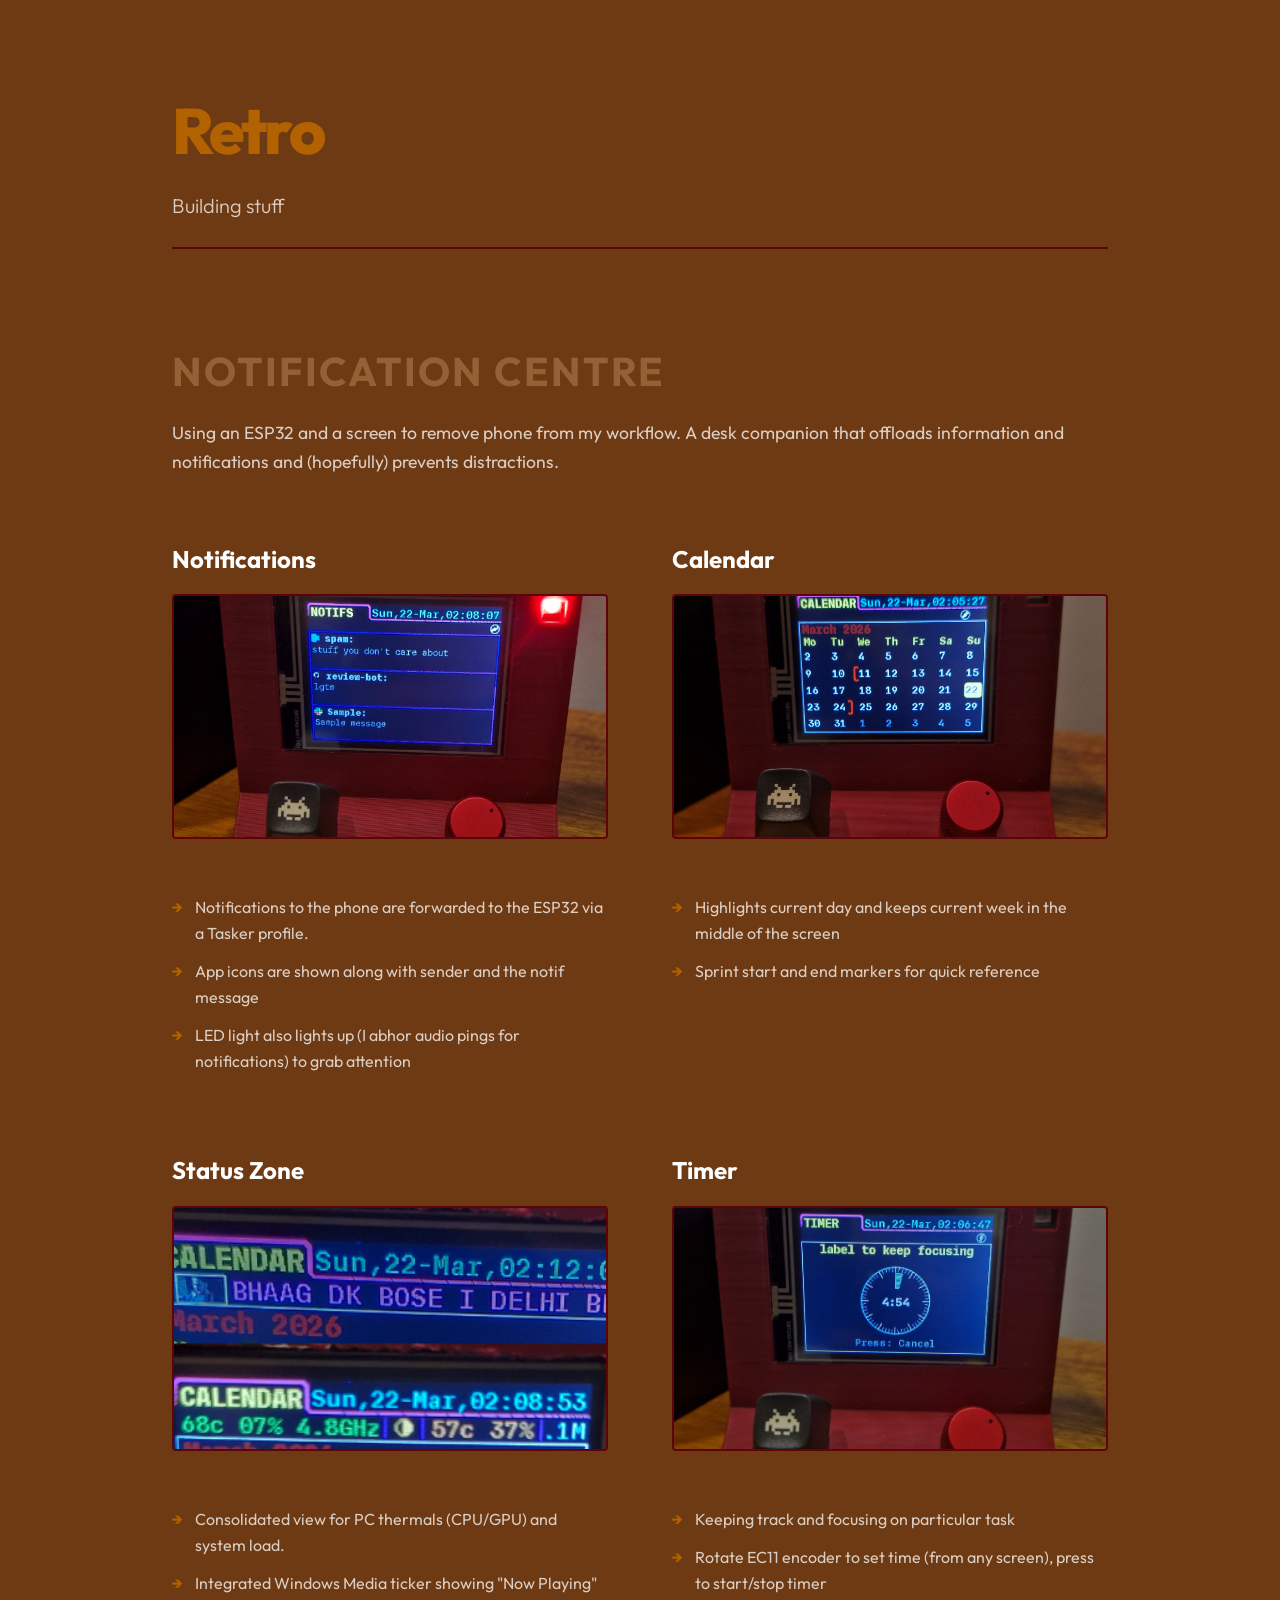
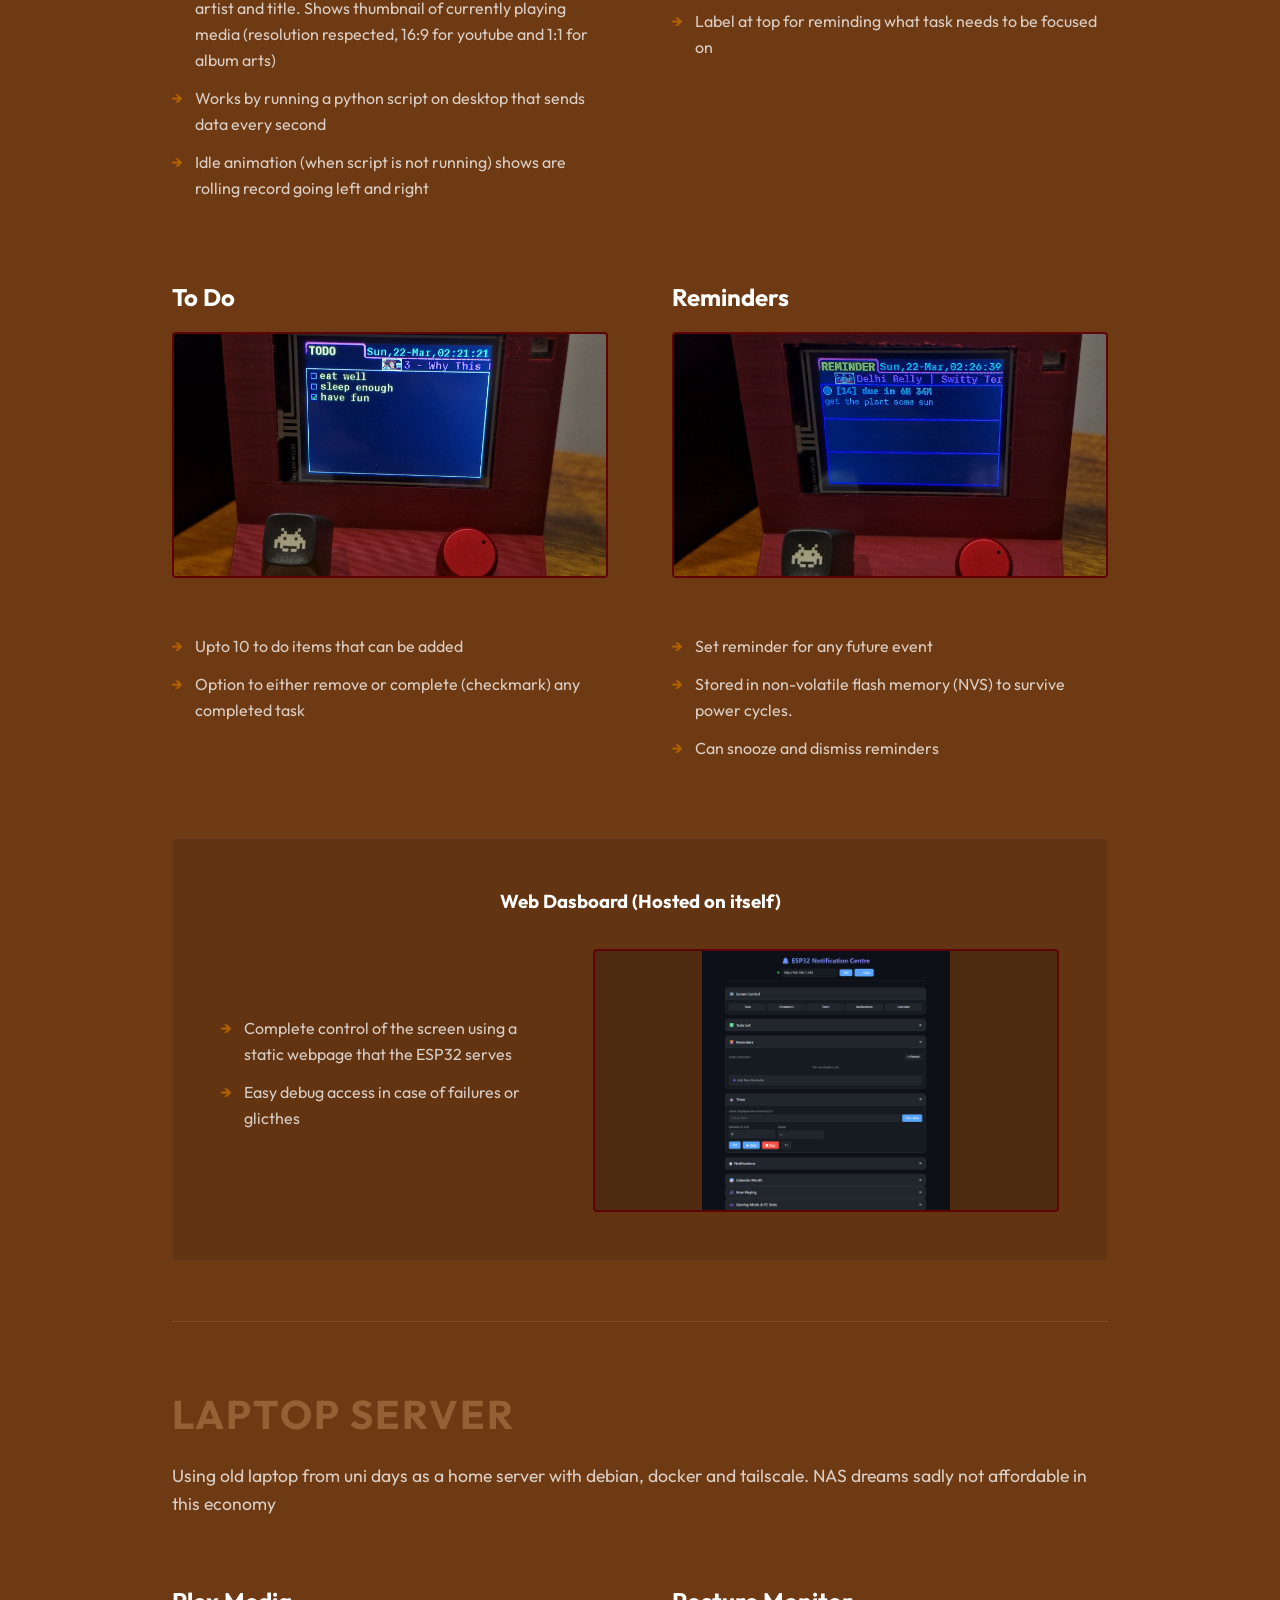
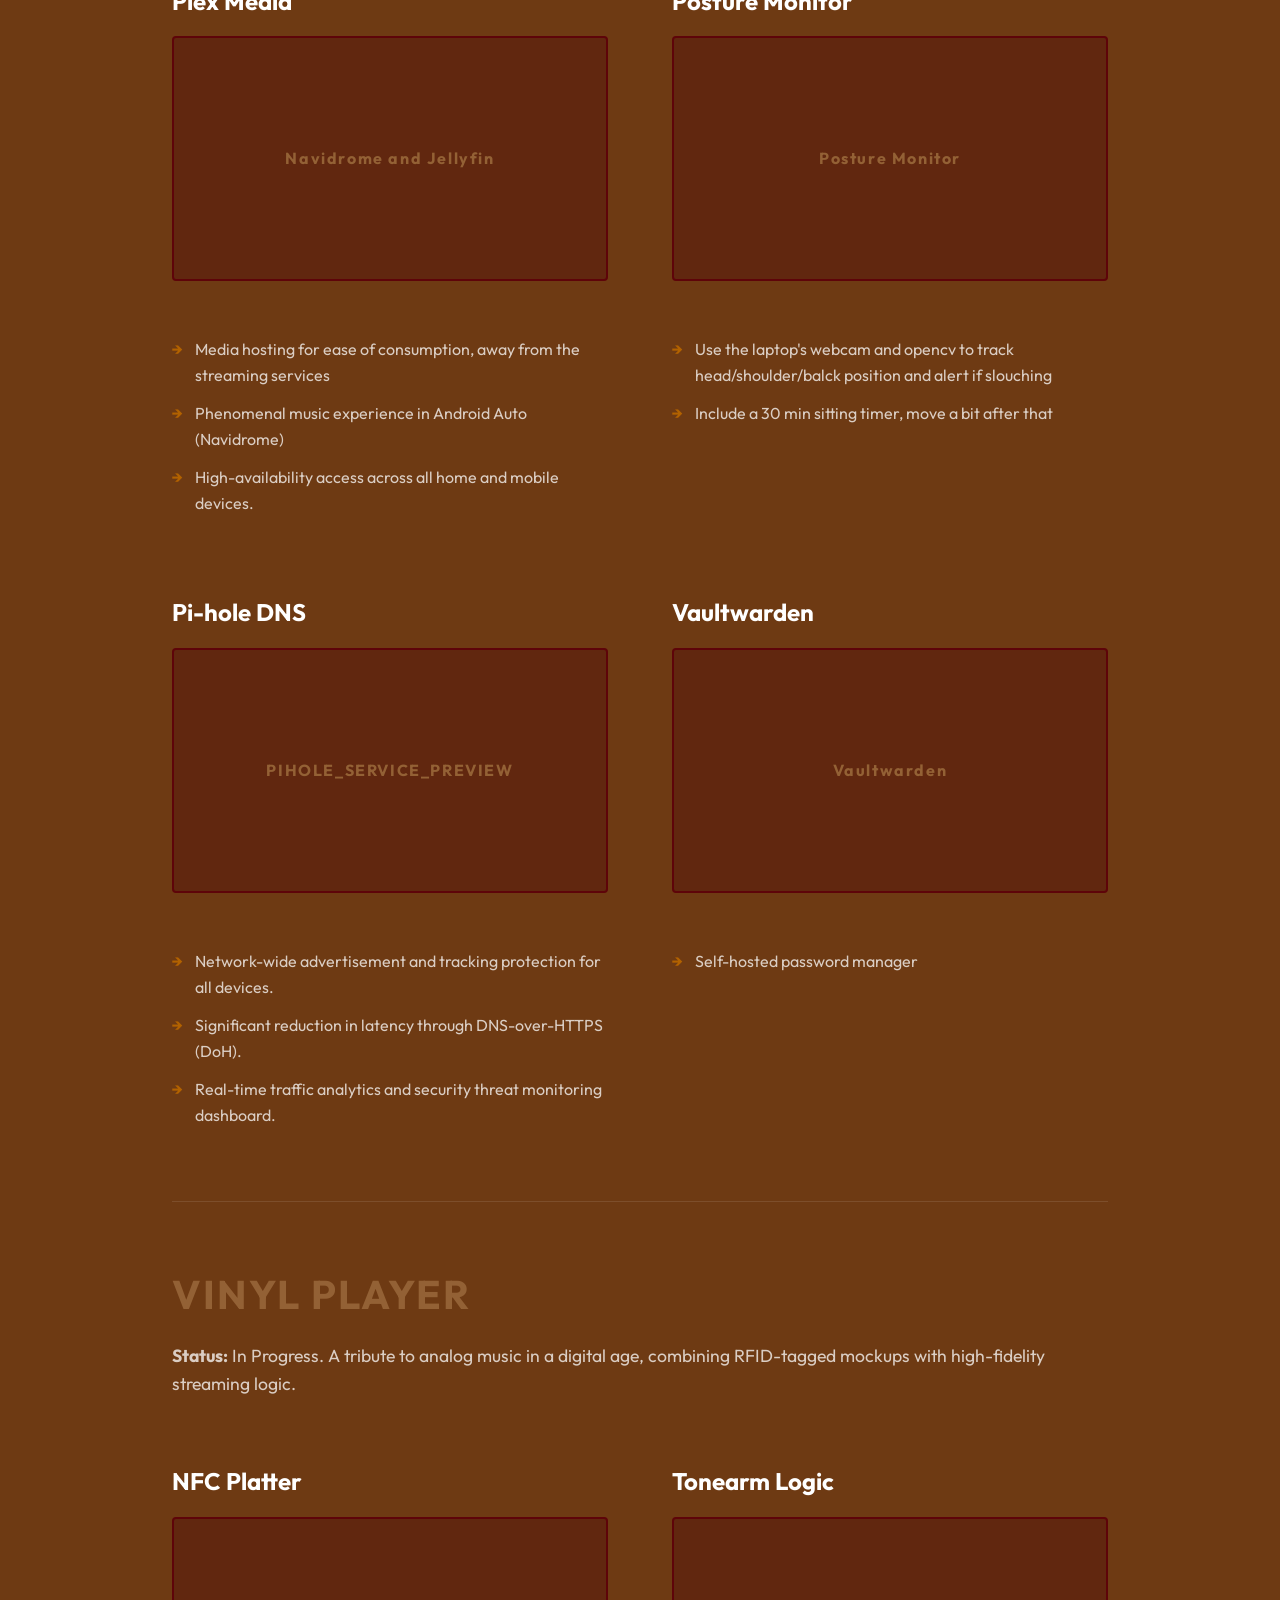
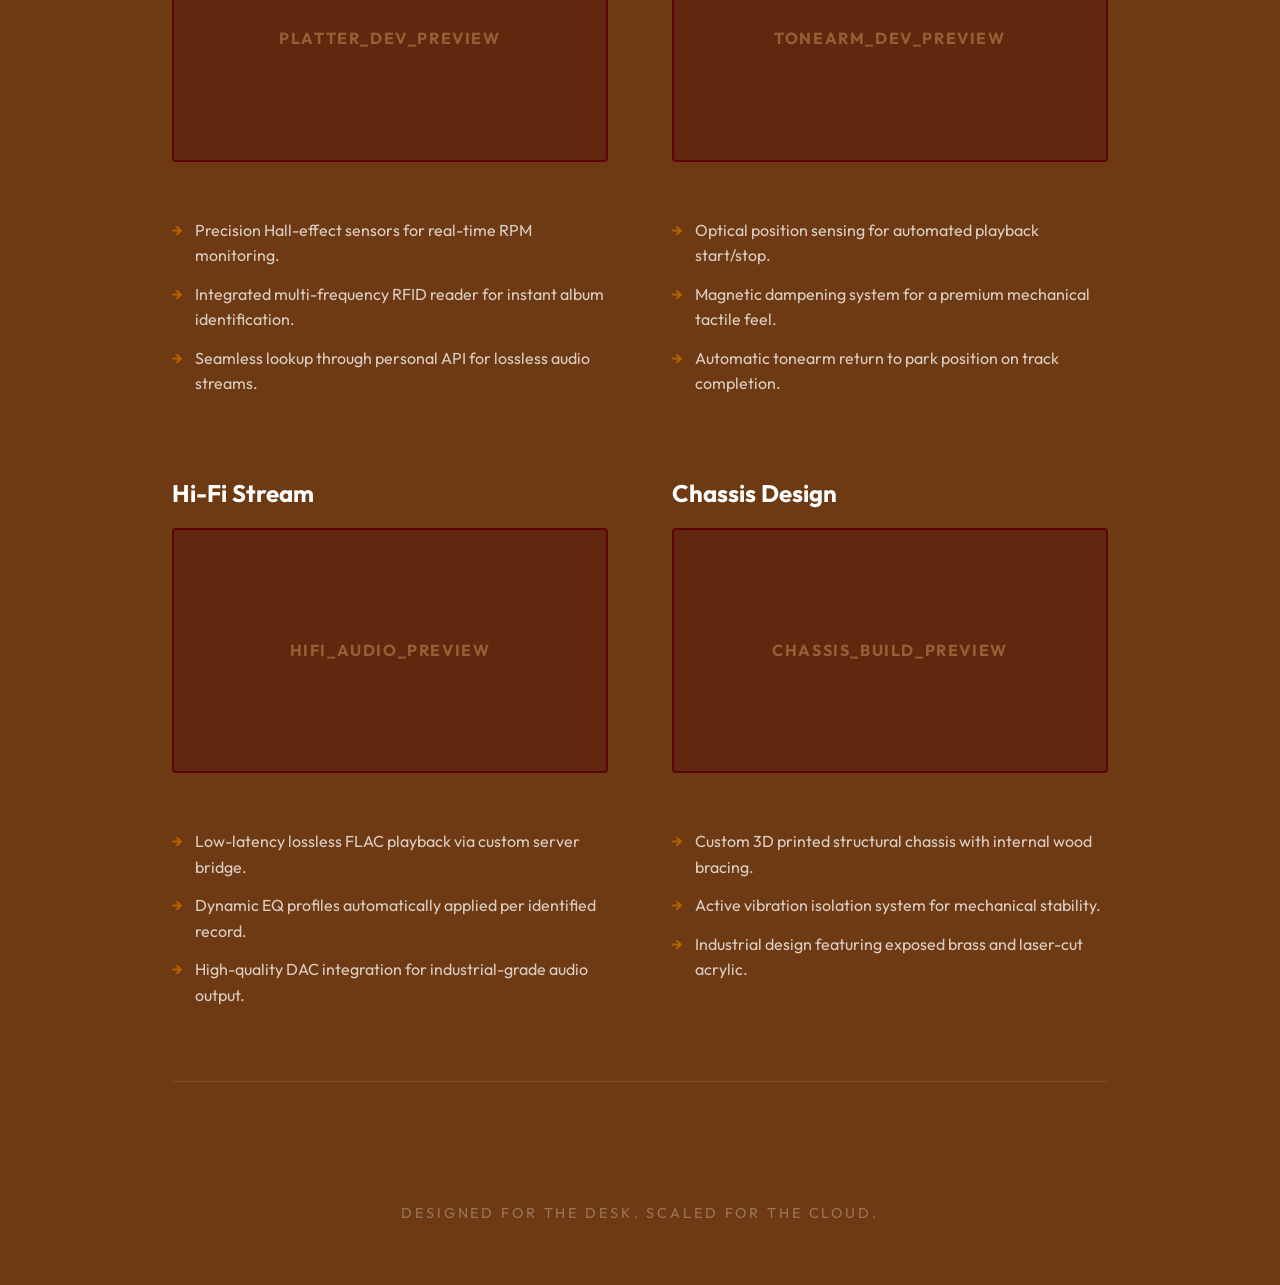
==== docs/index.html @ e472fb95 "Add portfolio documentation and assets for GitHub Pages" ====
<!DOCTYPE html>
<html lang="en">
<head>
    <meta charset="UTF-8">
    <meta name="viewport" content="width=device-width, initial-scale=1.0">
    <title>Portfolio | Earthy Rust</title>
    <link rel="preconnect" href="https://fonts.googleapis.com">
    <link rel="preconnect" href="https://fonts.gstatic.com" crossorigin>
    <link href="https://fonts.googleapis.com/css2?family=Outfit:wght@300;400;700;800&display=swap" rel="stylesheet">
    <link rel="stylesheet" href="style.css">
</head>
<body>

    <div class="container">
        <!-- Main Portfolio Header -->
        <header>
            <h1>Retro</h1>
            <p class="about-me">Building stuff</p>
        </header>

        <!-- Notification Centre -->
        <section class="project-section">
            <h2>Notification Centre</h2>
            <p class="project-brief">Using an ESP32 and a screen to remove phone from my workflow. A desk companion that offloads information and notifications and (hopefully) prevents distractions.</p>
            
            <div class="screen-grid">
                <div class="screen-item">
                    <div class="screen-header">
                        <h3>Notifications</h3>
                        <div class="image-placeholder"><img src="resources/notif.png" alt="Notifications Screen"></div>
                    </div>
                    <ul class="screen-details">
                        <li>Notifications to the phone are forwarded to the ESP32 via a Tasker profile.</li>
                        <li>App icons are shown along with sender and the notif message</li>
                        <li>LED light also lights up (I abhor audio pings for notifications) to grab attention</li>
                    </ul>
                </div>

                <div class="screen-item">
                    <div class="screen-header">
                        <h3>Calendar</h3>
                        <div class="image-placeholder"><img src="resources/calender.png" alt="Calendar Screen"></div>
                    </div>
                    <ul class="screen-details">
                        <li>Highlights current day and keeps current week in the middle of the screen</li>
                        <li>Sprint start and end markers for quick reference</li>
                    </ul>
                </div>

                <div class="screen-item">
                    <div class="screen-header">
                        <h3>Status Zone</h3>
                        <div class="image-placeholder"><img src="resources/status.png" alt="Status Zone Screen"></div>
                    </div>
                    <ul class="screen-details">
                        <li>Consolidated view for PC thermals (CPU/GPU) and system load.</li>
                        <li>Integrated Windows Media ticker showing "Now Playing" artist and title. Shows thumbnail of currently playing media (resolution respected, 16:9 for youtube and 1:1 for album arts)</li>
                        <li>Works by running a python script on desktop that sends data every second</li>
                        <li>Idle animation (when script is not running) shows are rolling record going left and right</li>
                    </ul>
                </div>

                <div class="screen-item">
                    <div class="screen-header">
                        <h3>Timer</h3>
                        <div class="image-placeholder"><img src="resources/timer.png" alt="Timer Screen"></div>
                    </div>
                    <ul class="screen-details">
                        <li>Keeping track and focusing on particular task</li>
                        <li>Rotate EC11 encoder to set time (from any screen), press to start/stop timer</li>
                        <li>Label at top for reminding what task needs to be focused on</li>
                    </ul>
                </div>

                <div class="screen-item">
                    <div class="screen-header">
                        <h3>To Do</h3>
                        <div class="image-placeholder"><img src="resources/todo.png" alt="To Do Screen"></div>
                    </div>
                    <ul class="screen-details">
                        <li>Upto 10 to do items that can be added</li>
                        <li>Option to either remove or complete (checkmark) any completed task</li>
                    </ul>
                </div>

                <div class="screen-item">
                    <div class="screen-header">
                        <h3>Reminders</h3>
                        <div class="image-placeholder"><img src="resources/reminder.png" alt="Reminder Screen"></div>
                    </div>
                    <ul class="screen-details">
                        <li>Set reminder for any future event</li>
                        <li>Stored in non-volatile flash memory (NVS) to survive power cycles.</li>
                        <li>Can snooze and dismiss reminders</li>
                    </ul>
                </div>

                <!-- Administrative Web Interface (Wide) -->
                <div class="screen-item wide">
                    <h3>Web Dasboard (Hosted on itself)</h3>
                    <div class="wide-content">
                        <ul class="screen-details">
                            <li>Complete control of the screen using a static webpage that the ESP32 serves</li>
                            <li>Easy debug access in case of failures or glicthes</li>
                        </ul>
                        <div class="image-placeholder">
                            <img src="resources/dashboard esp32.png" alt="dashboard">
                        </div>
                    </div>
                </div>
            </div>
        </section>

        <!-- Laptop Server -->
        <section class="project-section">
            <h2>Laptop Server</h2>
            <p class="project-brief">Using old laptop from uni days as a home server with debian, docker and tailscale. NAS dreams sadly not affordable in this economy</p>
            
            <div class="screen-grid">
                <div class="screen-item">
                    <div class="screen-header">
                        <h3>Plex Media</h3>
                        <div class="image-placeholder">Navidrome and Jellyfin</div>
                    </div>
                    <ul class="screen-details">
                        <li>Media hosting for ease of consumption, away from the streaming services</li>
                        <li>Phenomenal music experience in Android Auto (Navidrome)</li>
                        <li>High-availability access across all home and mobile devices.</li>
                    </ul>
                </div>

                <div class="screen-item">
                    <div class="screen-header">
                        <h3>Posture Monitor</h3>
                        <div class="image-placeholder">Posture Monitor</div>
                    </div>
                    <ul class="screen-details">
                        <li>Use the laptop's webcam and opencv to track head/shoulder/balck position and alert if slouching</li>
                        <li>Include a 30 min sitting timer, move a bit after that</li>
                    </ul>
                </div>

                <div class="screen-item">
                    <div class="screen-header">
                        <h3>Pi-hole DNS</h3>
                        <div class="image-placeholder">PIHOLE_SERVICE_PREVIEW</div>
                    </div>
                    <ul class="screen-details">
                        <li>Network-wide advertisement and tracking protection for all devices.</li>
                        <li>Significant reduction in latency through DNS-over-HTTPS (DoH).</li>
                        <li>Real-time traffic analytics and security threat monitoring dashboard.</li>
                    </ul>
                </div>

                <div class="screen-item">
                    <div class="screen-header">
                        <h3>Vaultwarden</h3>
                        <div class="image-placeholder">Vaultwarden</div>
                    </div>
                    <ul class="screen-details">
                        <li>Self-hosted password manager</li>
                    </ul>
                </div>
            </div>
        </section>

        <!-- Vinyl Player -->
        <section class="project-section">
            <h2>Vinyl Player</h2>
            <p class="project-brief"><strong>Status:</strong> In Progress. A tribute to analog music in a digital age, combining RFID-tagged mockups with high-fidelity streaming logic.</p>
            
            <div class="screen-grid">
                <div class="screen-item">
                    <div class="screen-header">
                        <h3>NFC Platter</h3>
                        <div class="image-placeholder">PLATTER_DEV_PREVIEW</div>
                    </div>
                    <ul class="screen-details">
                        <li>Precision Hall-effect sensors for real-time RPM monitoring.</li>
                        <li>Integrated multi-frequency RFID reader for instant album identification.</li>
                        <li>Seamless lookup through personal API for lossless audio streams.</li>
                    </ul>
                </div>

                <div class="screen-item">
                    <div class="screen-header">
                        <h3>Tonearm Logic</h3>
                        <div class="image-placeholder">TONEARM_DEV_PREVIEW</div>
                    </div>
                    <ul class="screen-details">
                        <li>Optical position sensing for automated playback start/stop.</li>
                        <li>Magnetic dampening system for a premium mechanical tactile feel.</li>
                        <li>Automatic tonearm return to park position on track completion.</li>
                    </ul>
                </div>

                <div class="screen-item">
                    <div class="screen-header">
                        <h3>Hi-Fi Stream</h3>
                        <div class="image-placeholder">HIFI_AUDIO_PREVIEW</div>
                    </div>
                    <ul class="screen-details">
                        <li>Low-latency lossless FLAC playback via custom server bridge.</li>
                        <li>Dynamic EQ profiles automatically applied per identified record.</li>
                        <li>High-quality DAC integration for industrial-grade audio output.</li>
                    </ul>
                </div>

                <div class="screen-item">
                    <div class="screen-header">
                        <h3>Chassis Design</h3>
                        <div class="image-placeholder">CHASSIS_BUILD_PREVIEW</div>
                    </div>
                    <ul class="screen-details">
                        <li>Custom 3D printed structural chassis with internal wood bracing.</li>
                        <li>Active vibration isolation system for mechanical stability.</li>
                        <li>Industrial design featuring exposed brass and laser-cut acrylic.</li>
                    </ul>
                </div>
            </div>
        </section>

        <footer>
            <p>Designed for the Desk. Scaled for the Cloud.</p>
        </footer>
    </div>

</body>
</html>
---- docs/style.css ----
:root {
    --bg-main: #6e3a13;
    --card-bg: #61270f;
    --border-accent: #b26200;
    --accent-sand: #936135;
    --accent-maroon: #5e0409;
    --text-primary: #ffffff;
    --text-muted: rgba(255, 255, 255, 0.75);
}

* {
    margin: 0;
    padding: 0;
    box-sizing: border-box;
    scroll-behavior: smooth;
}

body {
    background-color: var(--bg-main);
    color: var(--text-primary);
    font-family: 'Outfit', -apple-system, sans-serif;
    line-height: 1.6;
    -webkit-font-smoothing: antialiased;
}

.container {
    max-width: 1000px;
    margin: 0 auto;
    padding: 0 2rem;
}

/* Header */
header {
    padding: 80px 0 30px;
}

header h1 {
    font-size: 4rem;
    font-weight: 800;
    letter-spacing: -0.04em;
    color: var(--border-accent);
    margin-bottom: 0.5rem;
}

.about-me {
    font-size: 1.25rem;
    font-weight: 300;
    color: var(--text-muted);
    width: 100%; /* Spans full right as requested */
    border-bottom: 2px solid var(--accent-maroon);
    padding-bottom: 25px;
}

/* Project Sections */
.project-section {
    padding: 60px 0;
    border-bottom: 1px solid rgba(255, 255, 255, 0.1);
}

.project-section h2 {
    font-size: 2.5rem;
    color: var(--accent-sand);
    margin-bottom: 1rem;
    text-transform: uppercase;
    letter-spacing: 0.05em;
}

.project-brief {
    font-size: 1.1rem;
    color: var(--text-muted);
    margin-bottom: 4rem;
}

/* 2-Column Grid */
.screen-grid {
    display: grid;
    grid-template-columns: repeat(2, 1fr);
    gap: 4rem;
}

.screen-item {
    display: flex;
    flex-direction: column;
}

.screen-item.wide {
    grid-column: span 2;
    display: flex;
    flex-direction: column;
    align-items: center;
    background: rgba(0, 0, 0, 0.1);
    padding: 3rem;
    border-radius: 4px;
    border: 1px solid rgba(255, 255, 255, 0.05);
}

.screen-item.wide h3 {
    text-align: center;
    width: 100%;
    margin-bottom: 2rem;
}

.wide-content {
    display: flex;
    flex-direction: row;
    align-items: center;
    gap: 4rem;
    width: 100%;
}

.screen-item.wide .screen-header {
    width: 100%;
}

.screen-item.wide .screen-details {
    flex: 1;
    margin: 0;
}

.image-placeholder img {
    width: 100%;
    height: 100%;
    object-fit: cover;
    border-radius: 2px;
}

.screen-item.wide .image-placeholder {
    flex: 1.5;
    margin: 0;
    height: auto;
    max-height: 500px;
    background: rgba(0, 0, 0, 0.2);
    overflow: hidden;
}

.screen-item.wide .image-placeholder img {
    object-fit: contain;
}

.screen-header {
    margin-bottom: 2rem;
}

.screen-header h3 {
    font-size: 1.5rem;
    color: var(--text-primary);
    margin-bottom: 1rem;
}

.image-placeholder {
    width: 100%;
    aspect-ratio: 16/9;
    background: var(--card-bg);
    border: 2px solid var(--accent-maroon);
    border-radius: 4px; /* Industrial look */
    display: flex;
    align-items: center;
    justify-content: center;
    color: var(--accent-sand);
    font-weight: 700;
    letter-spacing: 0.1em;
}

.screen-details {
    margin-top: 1.5rem;
    list-style: none;
}

.screen-details li {
    font-size: 1rem;
    color: var(--text-muted);
    margin-bottom: 0.8rem;
    display: flex;
    align-items: flex-start;
    gap: 12px;
}

.screen-details li::before {
    content: "→";
    color: var(--border-accent);
    font-weight: bold;
}

/* Placeholder Projects */
.compact-project {
    color: var(--text-muted);
    font-style: italic;
    background: rgba(0, 0, 0, 0.1);
    padding: 2rem;
    border-left: 4px solid var(--accent-maroon);
}

footer {
    padding: 120px 0 60px;
    text-align: center;
    color: rgba(255, 255, 255, 0.3);
    font-size: 0.9rem;
    letter-spacing: 0.2em;
    text-transform: uppercase;
}

@media (max-width: 850px) {
    header h1 { font-size: 3rem; }
    .screen-grid { grid-template-columns: 1fr; }
}
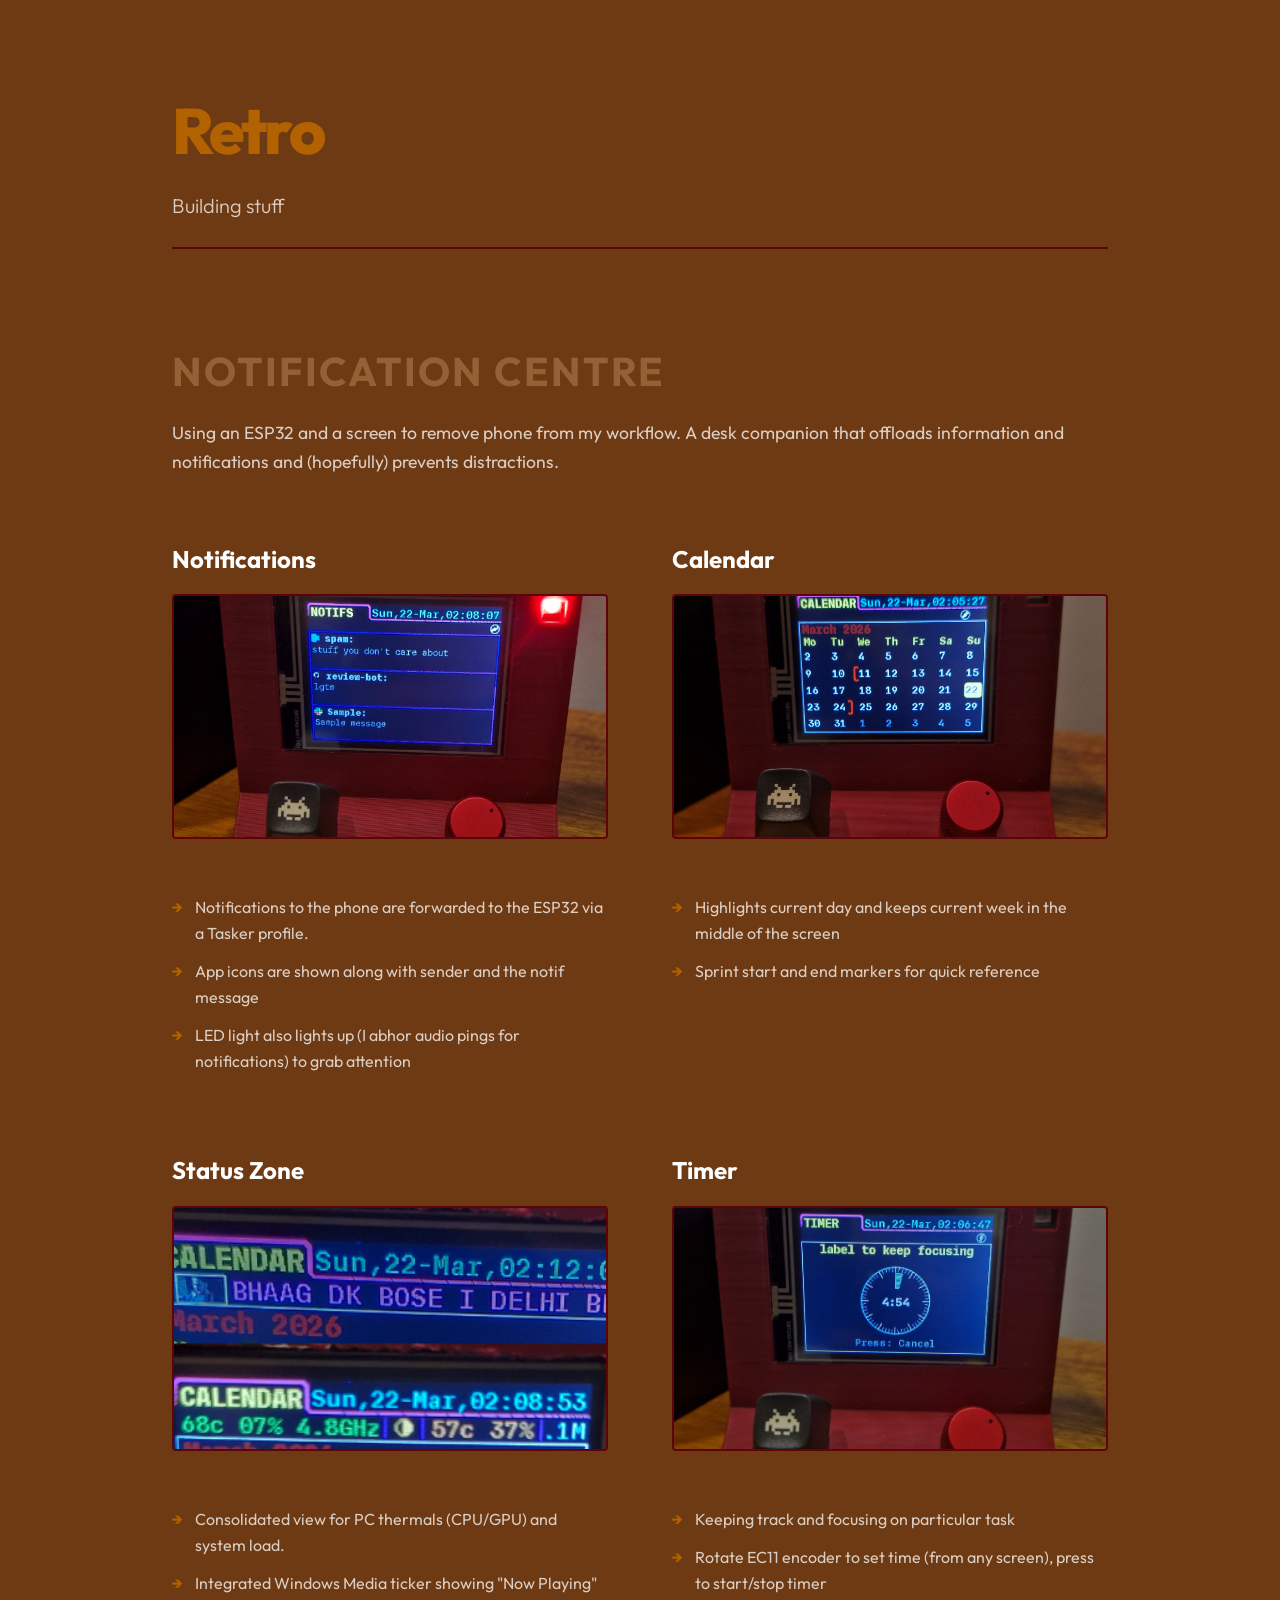
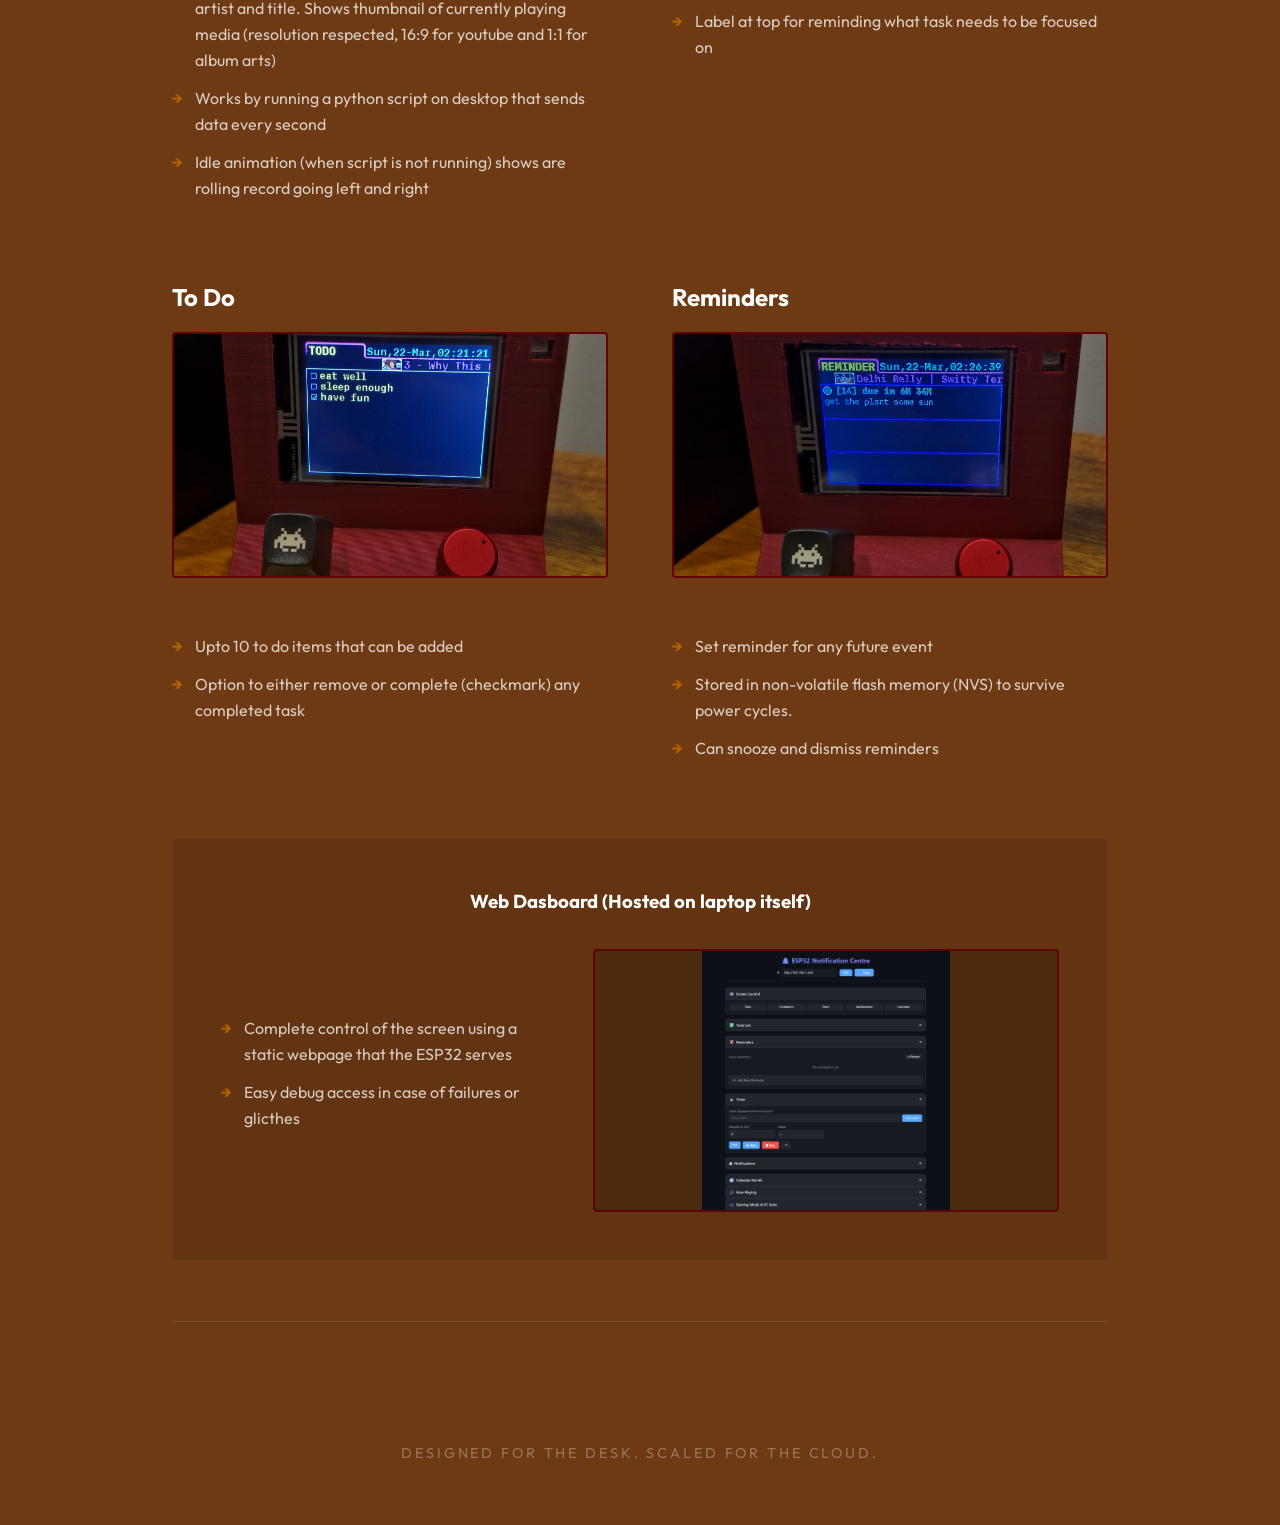
==== commit e2736be3: "remove laptop server stuff" ====
--- a/docs/index.html
+++ b/docs/index.html
@@ -97,7 +97,7 @@
 
                 <!-- Administrative Web Interface (Wide) -->
                 <div class="screen-item wide">
-                    <h3>Web Dasboard (Hosted on itself)</h3>
+                    <h3>Web Dasboard (Hosted on laptop itself)</h3>
                     <div class="wide-content">
                         <ul class="screen-details">
                             <li>Complete control of the screen using a static webpage that the ESP32 serves</li>
@@ -111,115 +111,6 @@
             </div>
         </section>
 
-        <!-- Laptop Server -->
-        <section class="project-section">
-            <h2>Laptop Server</h2>
-            <p class="project-brief">Using old laptop from uni days as a home server with debian, docker and tailscale. NAS dreams sadly not affordable in this economy</p>
-            
-            <div class="screen-grid">
-                <div class="screen-item">
-                    <div class="screen-header">
-                        <h3>Plex Media</h3>
-                        <div class="image-placeholder">Navidrome and Jellyfin</div>
-                    </div>
-                    <ul class="screen-details">
-                        <li>Media hosting for ease of consumption, away from the streaming services</li>
-                        <li>Phenomenal music experience in Android Auto (Navidrome)</li>
-                        <li>High-availability access across all home and mobile devices.</li>
-                    </ul>
-                </div>
-
-                <div class="screen-item">
-                    <div class="screen-header">
-                        <h3>Posture Monitor</h3>
-                        <div class="image-placeholder">Posture Monitor</div>
-                    </div>
-                    <ul class="screen-details">
-                        <li>Use the laptop's webcam and opencv to track head/shoulder/balck position and alert if slouching</li>
-                        <li>Include a 30 min sitting timer, move a bit after that</li>
-                    </ul>
-                </div>
-
-                <div class="screen-item">
-                    <div class="screen-header">
-                        <h3>Pi-hole DNS</h3>
-                        <div class="image-placeholder">PIHOLE_SERVICE_PREVIEW</div>
-                    </div>
-                    <ul class="screen-details">
-                        <li>Network-wide advertisement and tracking protection for all devices.</li>
-                        <li>Significant reduction in latency through DNS-over-HTTPS (DoH).</li>
-                        <li>Real-time traffic analytics and security threat monitoring dashboard.</li>
-                    </ul>
-                </div>
-
-                <div class="screen-item">
-                    <div class="screen-header">
-                        <h3>Vaultwarden</h3>
-                        <div class="image-placeholder">Vaultwarden</div>
-                    </div>
-                    <ul class="screen-details">
-                        <li>Self-hosted password manager</li>
-                    </ul>
-                </div>
-            </div>
-        </section>
-
-        <!-- Vinyl Player -->
-        <section class="project-section">
-            <h2>Vinyl Player</h2>
-            <p class="project-brief"><strong>Status:</strong> In Progress. A tribute to analog music in a digital age, combining RFID-tagged mockups with high-fidelity streaming logic.</p>
-            
-            <div class="screen-grid">
-                <div class="screen-item">
-                    <div class="screen-header">
-                        <h3>NFC Platter</h3>
-                        <div class="image-placeholder">PLATTER_DEV_PREVIEW</div>
-                    </div>
-                    <ul class="screen-details">
-                        <li>Precision Hall-effect sensors for real-time RPM monitoring.</li>
-                        <li>Integrated multi-frequency RFID reader for instant album identification.</li>
-                        <li>Seamless lookup through personal API for lossless audio streams.</li>
-                    </ul>
-                </div>
-
-                <div class="screen-item">
-                    <div class="screen-header">
-                        <h3>Tonearm Logic</h3>
-                        <div class="image-placeholder">TONEARM_DEV_PREVIEW</div>
-                    </div>
-                    <ul class="screen-details">
-                        <li>Optical position sensing for automated playback start/stop.</li>
-                        <li>Magnetic dampening system for a premium mechanical tactile feel.</li>
-                        <li>Automatic tonearm return to park position on track completion.</li>
-                    </ul>
-                </div>
-
-                <div class="screen-item">
-                    <div class="screen-header">
-                        <h3>Hi-Fi Stream</h3>
-                        <div class="image-placeholder">HIFI_AUDIO_PREVIEW</div>
-                    </div>
-                    <ul class="screen-details">
-                        <li>Low-latency lossless FLAC playback via custom server bridge.</li>
-                        <li>Dynamic EQ profiles automatically applied per identified record.</li>
-                        <li>High-quality DAC integration for industrial-grade audio output.</li>
-                    </ul>
-                </div>
-
-                <div class="screen-item">
-                    <div class="screen-header">
-                        <h3>Chassis Design</h3>
-                        <div class="image-placeholder">CHASSIS_BUILD_PREVIEW</div>
-                    </div>
-                    <ul class="screen-details">
-                        <li>Custom 3D printed structural chassis with internal wood bracing.</li>
-                        <li>Active vibration isolation system for mechanical stability.</li>
-                        <li>Industrial design featuring exposed brass and laser-cut acrylic.</li>
-                    </ul>
-                </div>
-            </div>
-        </section>
-
         <footer>
             <p>Designed for the Desk. Scaled for the Cloud.</p>
         </footer>
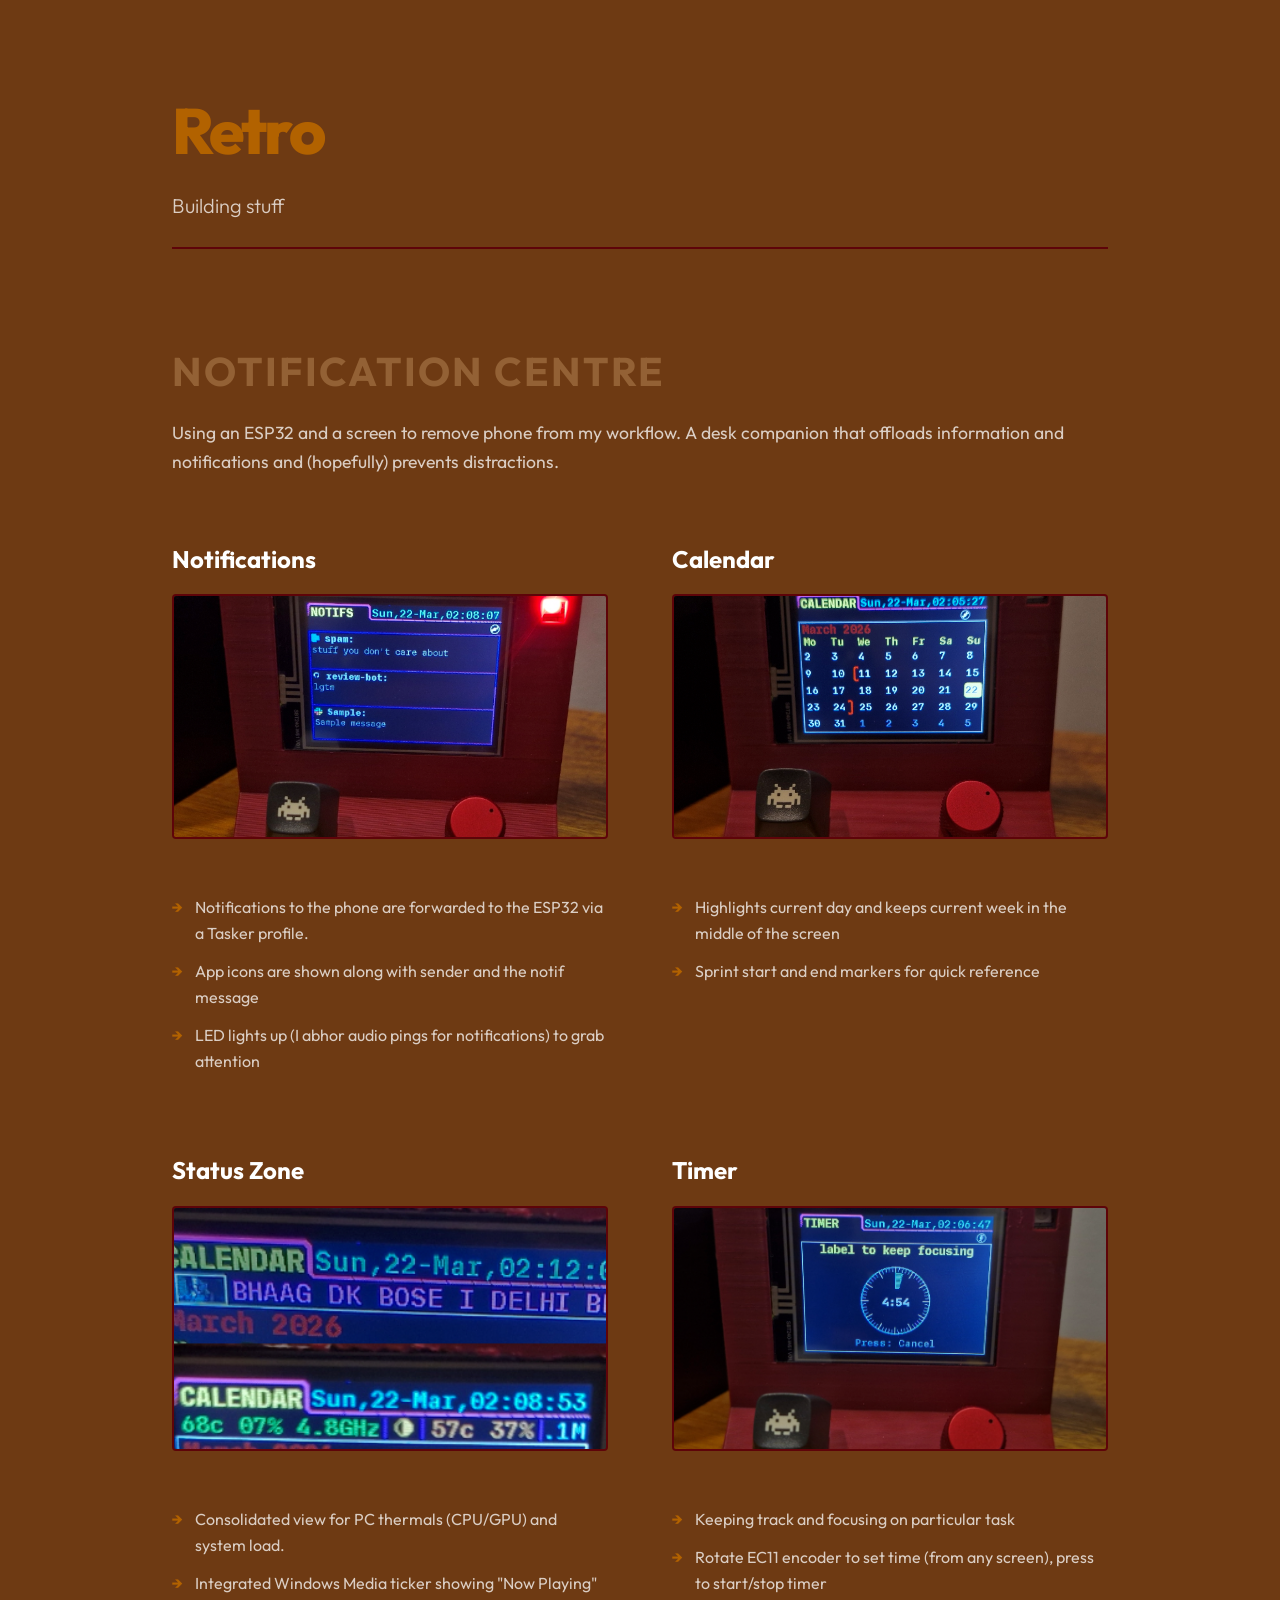
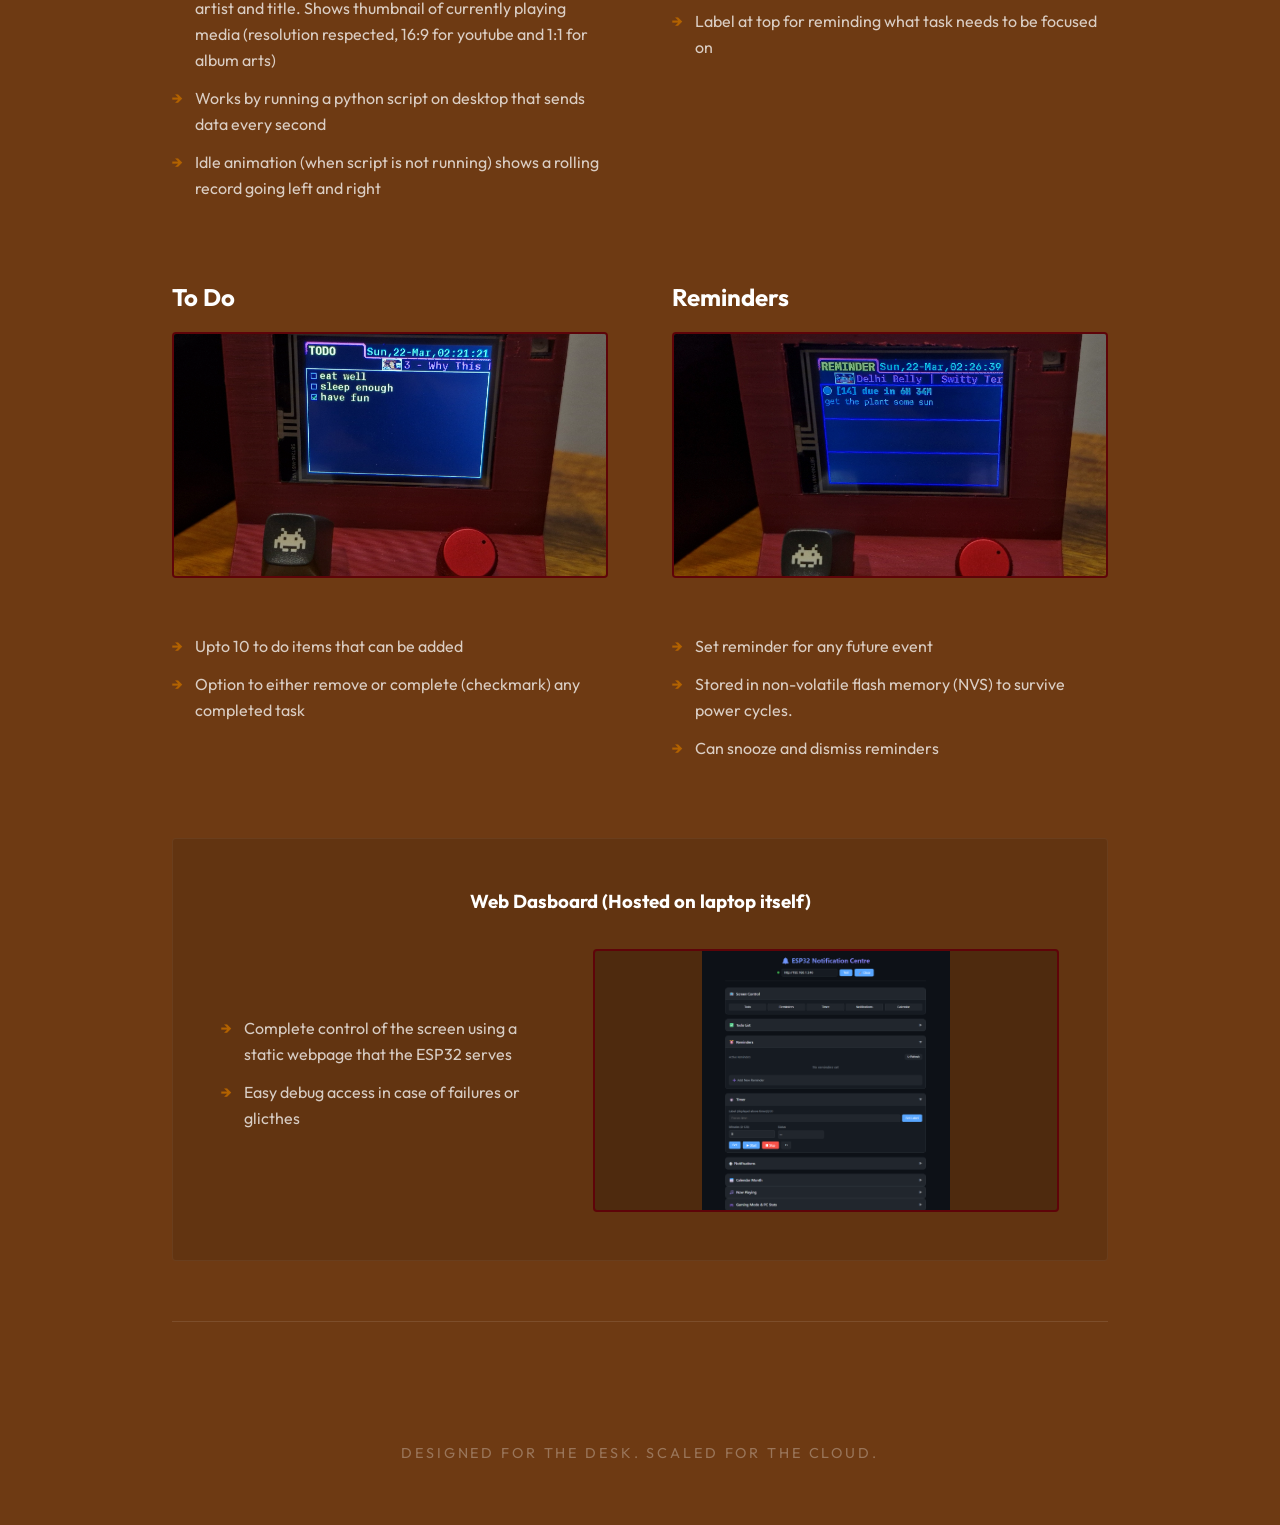
==== commit ca6fdb91: "Text fixes" ====
--- a/docs/index.html
+++ b/docs/index.html
@@ -32,7 +32,7 @@
                     <ul class="screen-details">
                         <li>Notifications to the phone are forwarded to the ESP32 via a Tasker profile.</li>
                         <li>App icons are shown along with sender and the notif message</li>
-                        <li>LED light also lights up (I abhor audio pings for notifications) to grab attention</li>
+                        <li>LED lights up (I abhor audio pings for notifications) to grab attention</li>
                     </ul>
                 </div>
 
@@ -56,7 +56,7 @@
                         <li>Consolidated view for PC thermals (CPU/GPU) and system load.</li>
                         <li>Integrated Windows Media ticker showing "Now Playing" artist and title. Shows thumbnail of currently playing media (resolution respected, 16:9 for youtube and 1:1 for album arts)</li>
                         <li>Works by running a python script on desktop that sends data every second</li>
-                        <li>Idle animation (when script is not running) shows are rolling record going left and right</li>
+                        <li>Idle animation (when script is not running) shows a rolling record going left and right</li>
                     </ul>
                 </div>
 
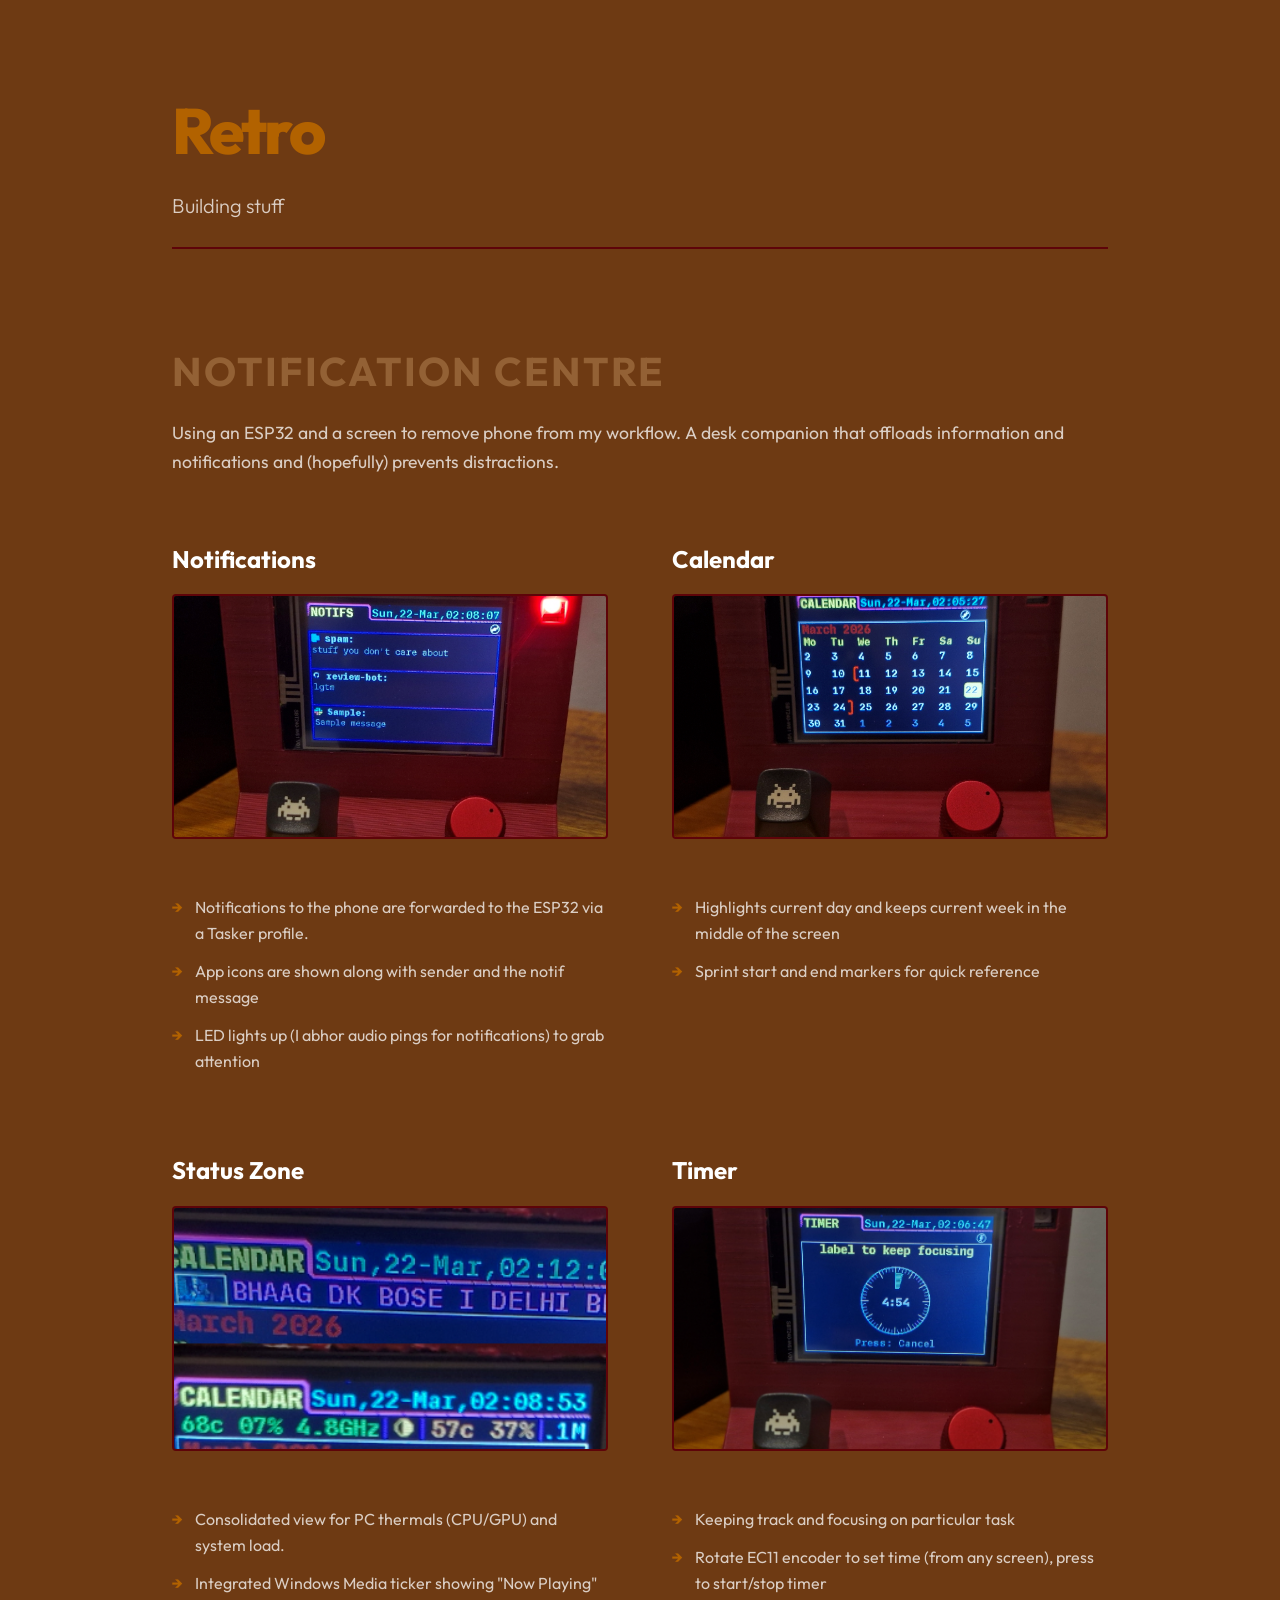
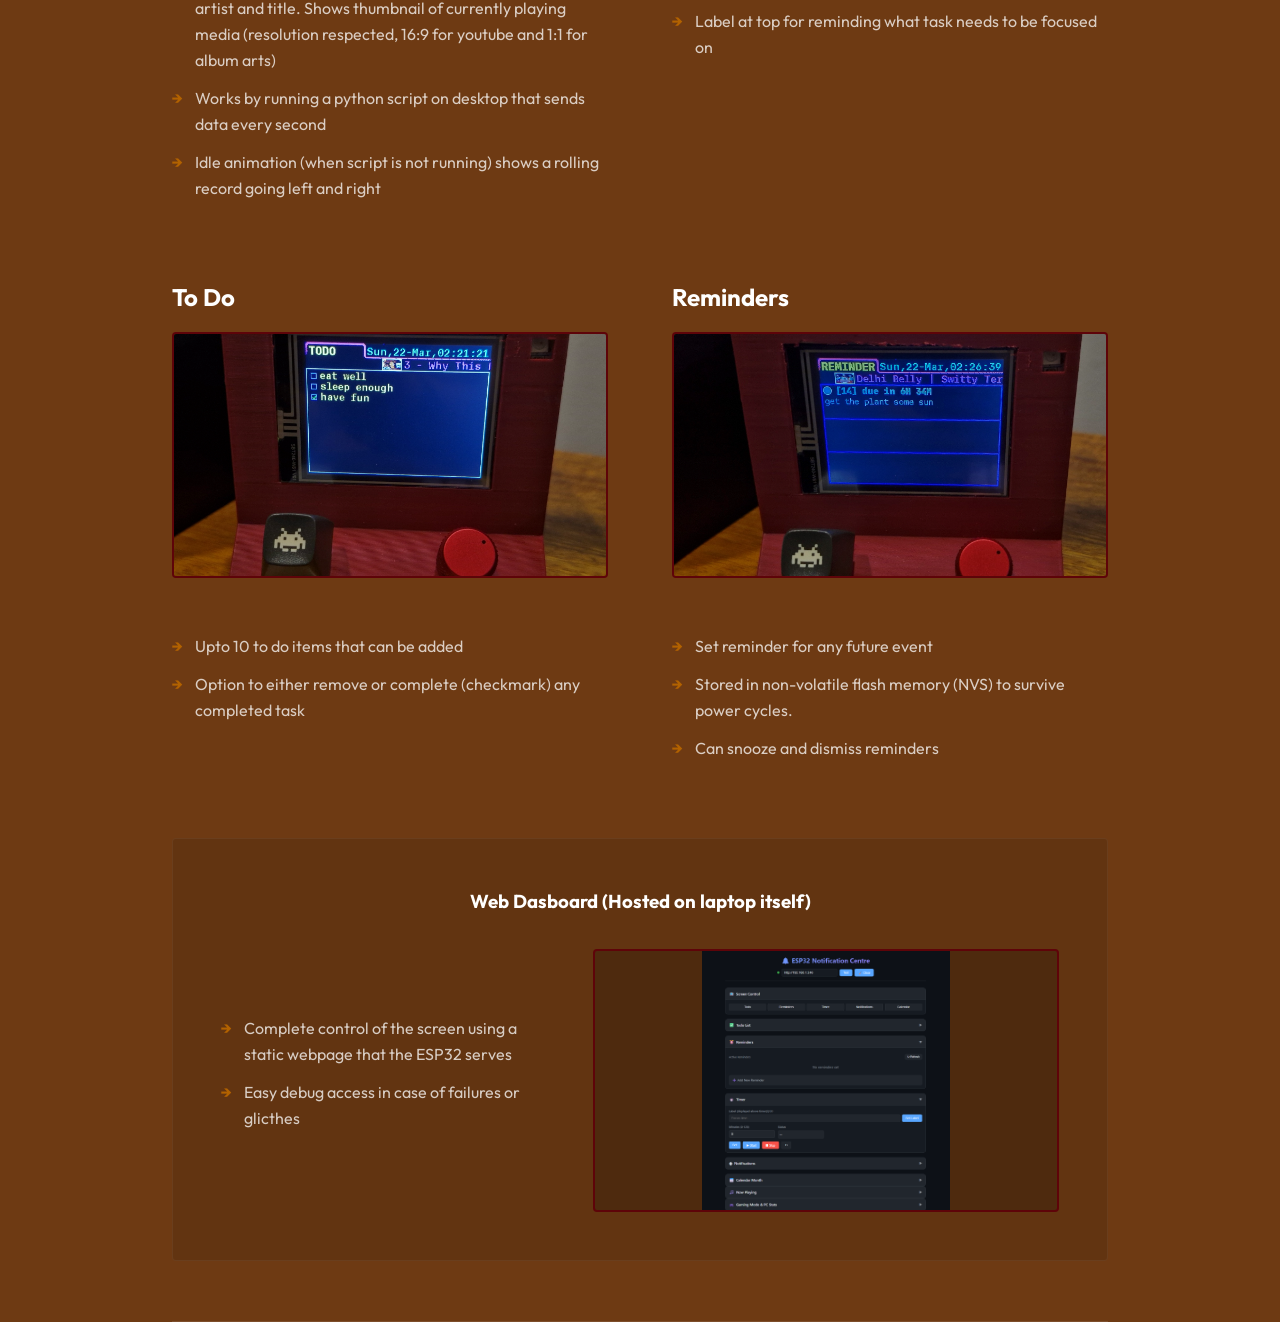
==== commit f4fd3eec: "remove footer" ====
--- a/docs/index.html
+++ b/docs/index.html
@@ -110,10 +110,6 @@
                 </div>
             </div>
         </section>
-
-        <footer>
-            <p>Designed for the Desk. Scaled for the Cloud.</p>
-        </footer>
     </div>
 
 </body>
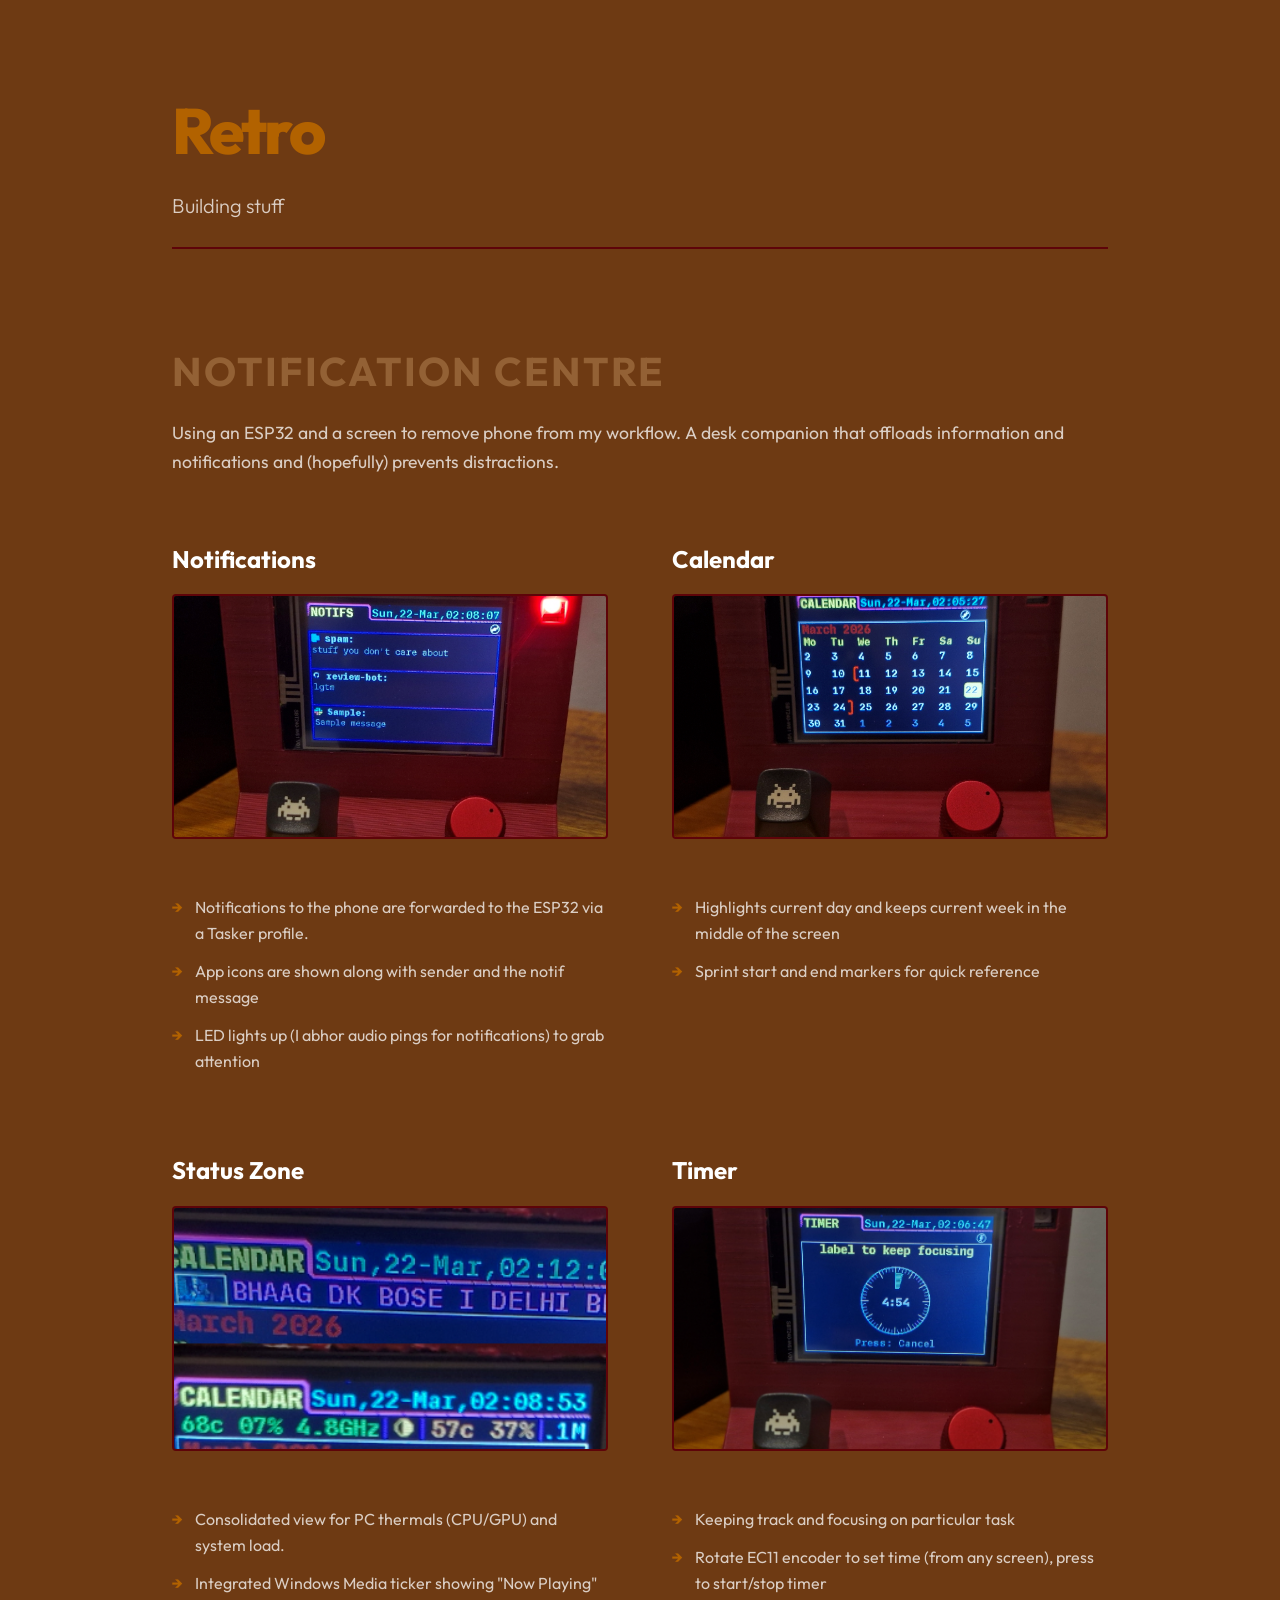
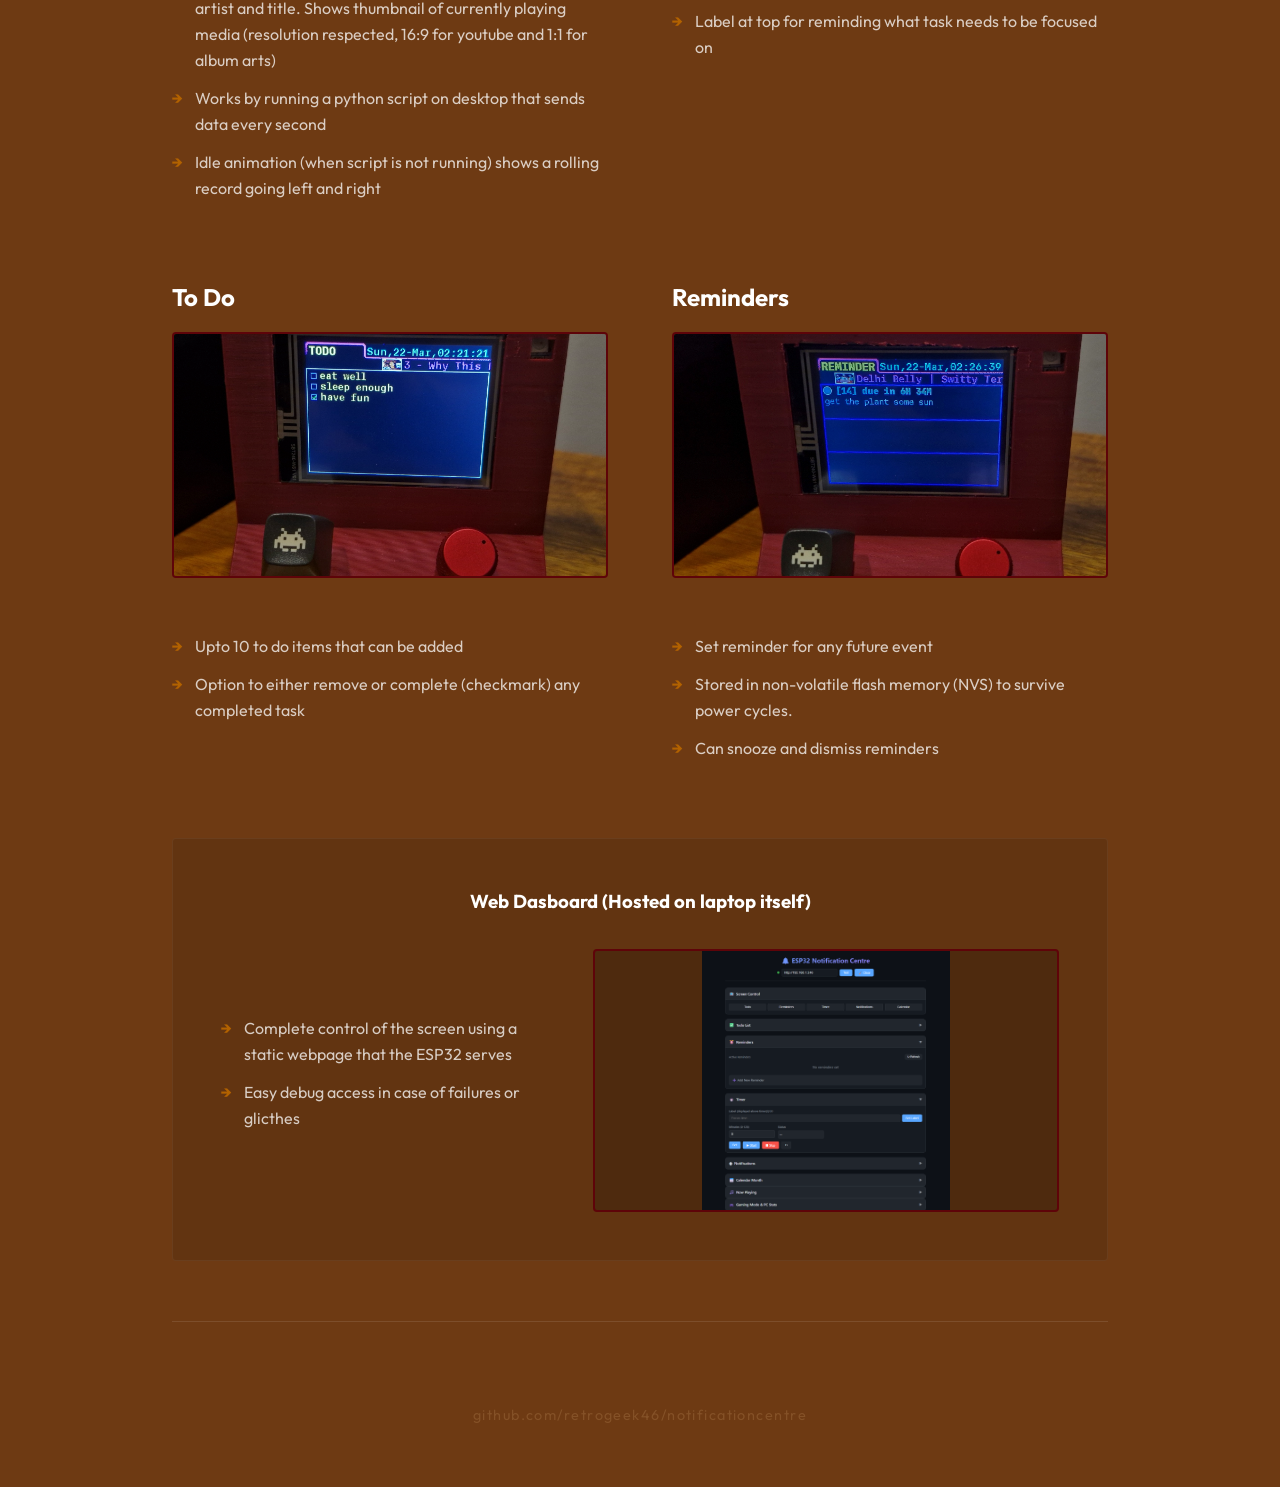
==== commit 3f226972: "Add repo link in footer" ====
--- a/docs/index.html
+++ b/docs/index.html
@@ -110,6 +110,10 @@
                 </div>
             </div>
         </section>
+
+        <footer>
+            <a href="https://github.com/retrogeek46/notificationcentre" target="_blank">github.com/retrogeek46/notificationcentre</a>
+        </footer>
     </div>
 
 </body>
--- a/docs/style.css
+++ b/docs/style.css
@@ -191,12 +191,21 @@
 }
 
 footer {
-    padding: 120px 0 60px;
+    padding: 80px 0 60px;
     text-align: center;
-    color: rgba(255, 255, 255, 0.3);
+}
+
+footer a {
+    color: var(--accent-sand);
+    text-decoration: none;
     font-size: 0.9rem;
-    letter-spacing: 0.2em;
-    text-transform: uppercase;
+    letter-spacing: 0.1em;
+    opacity: 0.6;
+    transition: opacity 0.2s;
+}
+
+footer a:hover {
+    opacity: 1;
 }
 
 @media (max-width: 850px) {
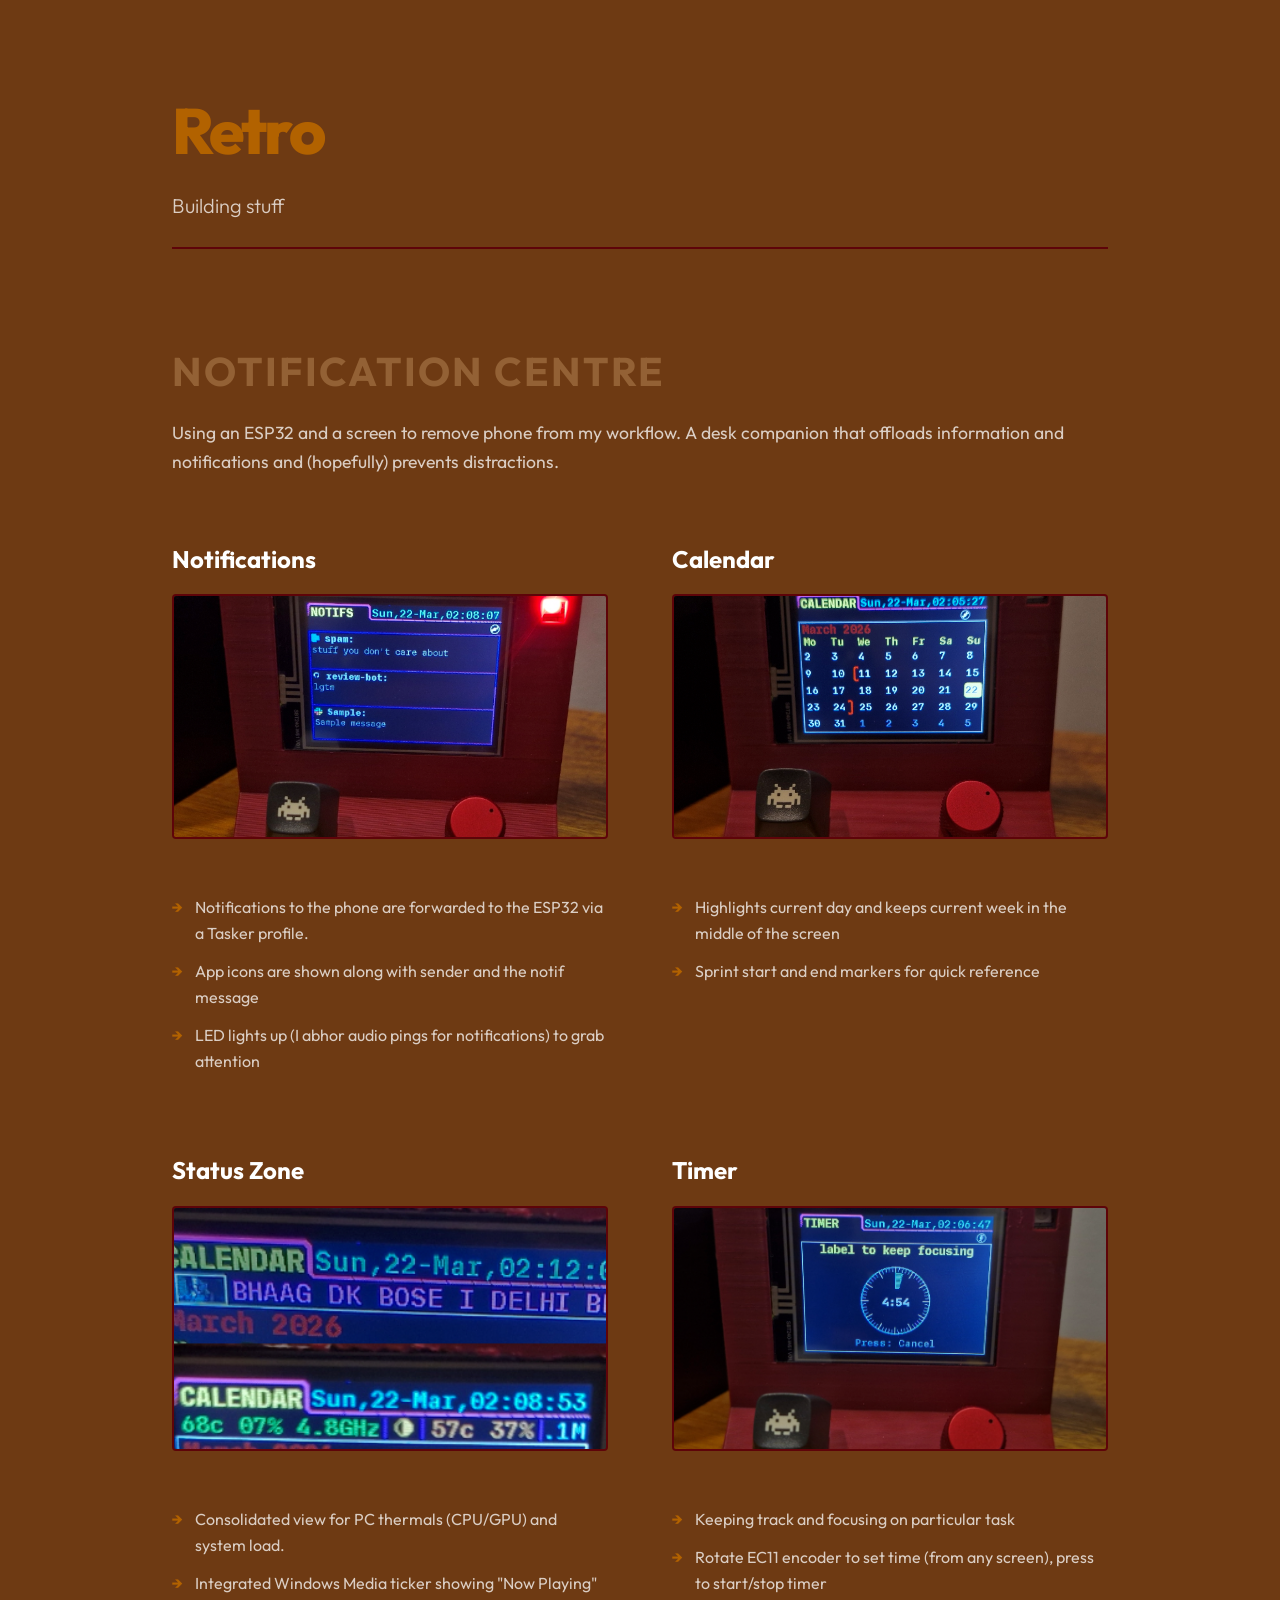
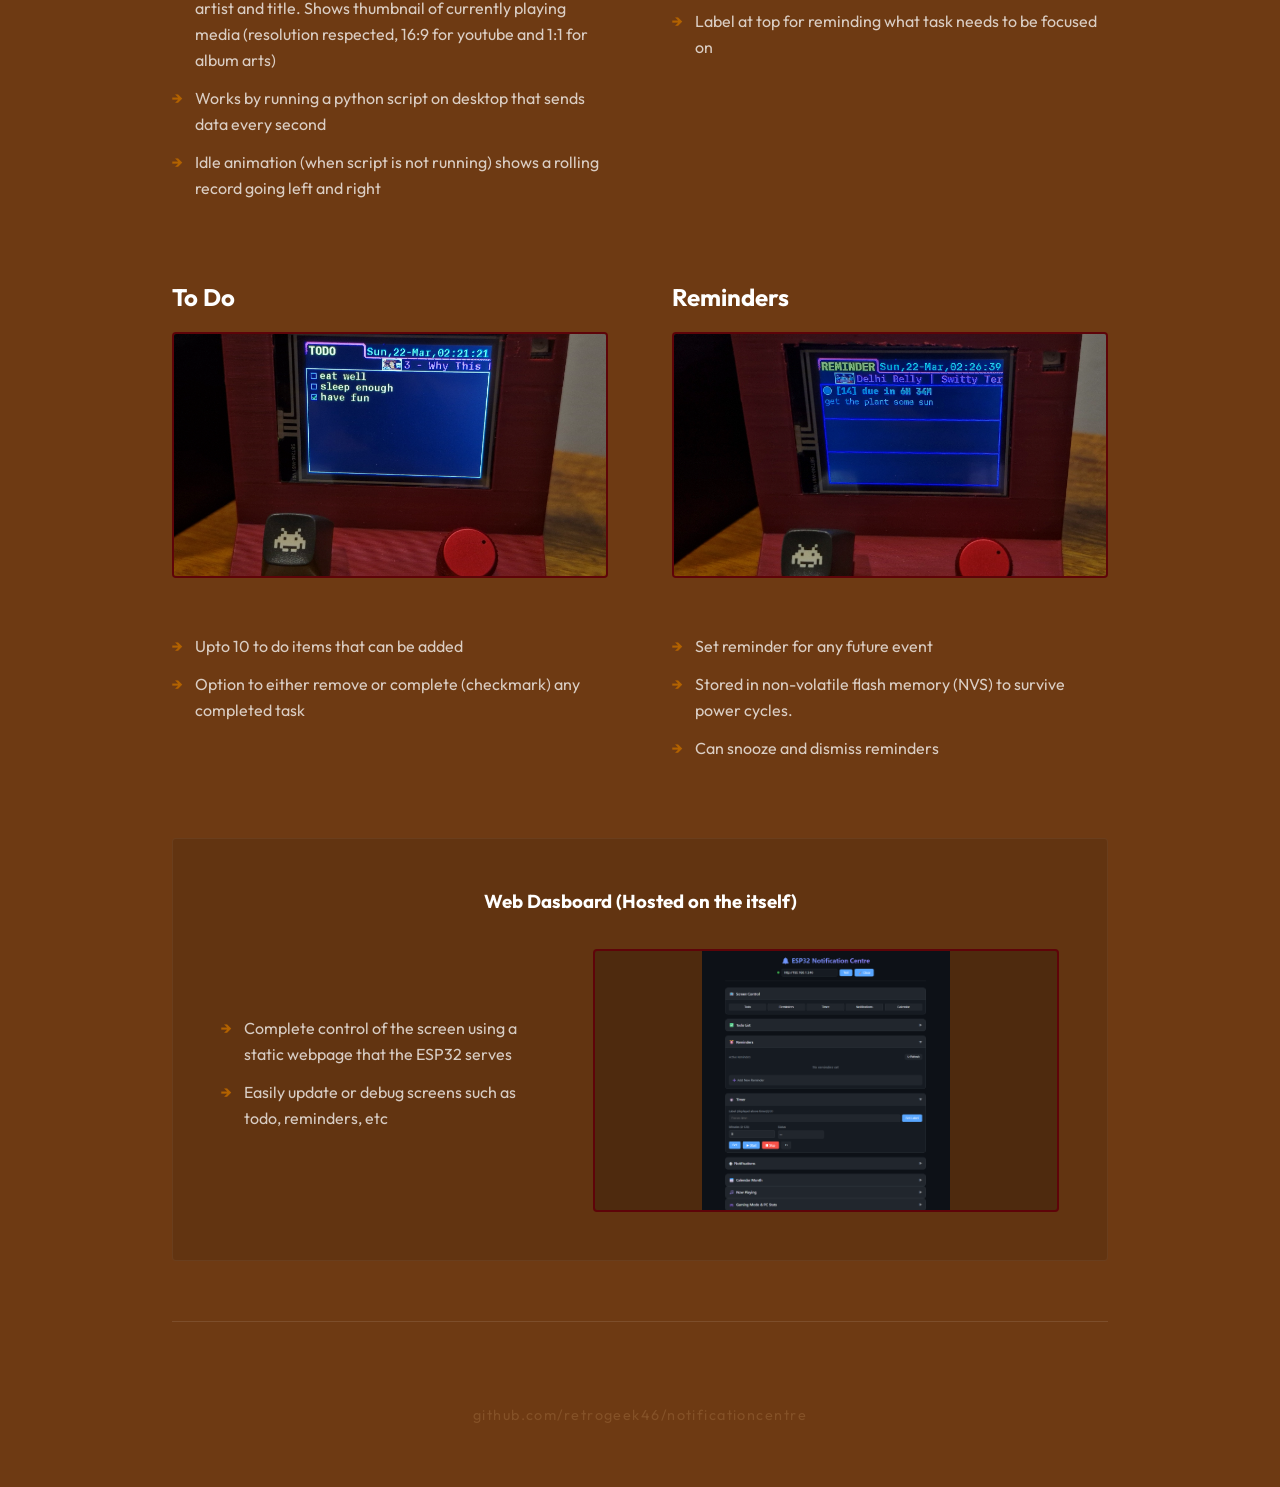
==== commit b2300099: "update dashboard text" ====
--- a/docs/index.html
+++ b/docs/index.html
@@ -97,11 +97,11 @@
 
                 <!-- Administrative Web Interface (Wide) -->
                 <div class="screen-item wide">
-                    <h3>Web Dasboard (Hosted on laptop itself)</h3>
+                    <h3>Web Dasboard (Hosted on the itself)</h3>
                     <div class="wide-content">
                         <ul class="screen-details">
                             <li>Complete control of the screen using a static webpage that the ESP32 serves</li>
-                            <li>Easy debug access in case of failures or glicthes</li>
+                            <li>Easily update or debug screens such as todo, reminders, etc</li>
                         </ul>
                         <div class="image-placeholder">
                             <img src="resources/dashboard esp32.png" alt="dashboard">
